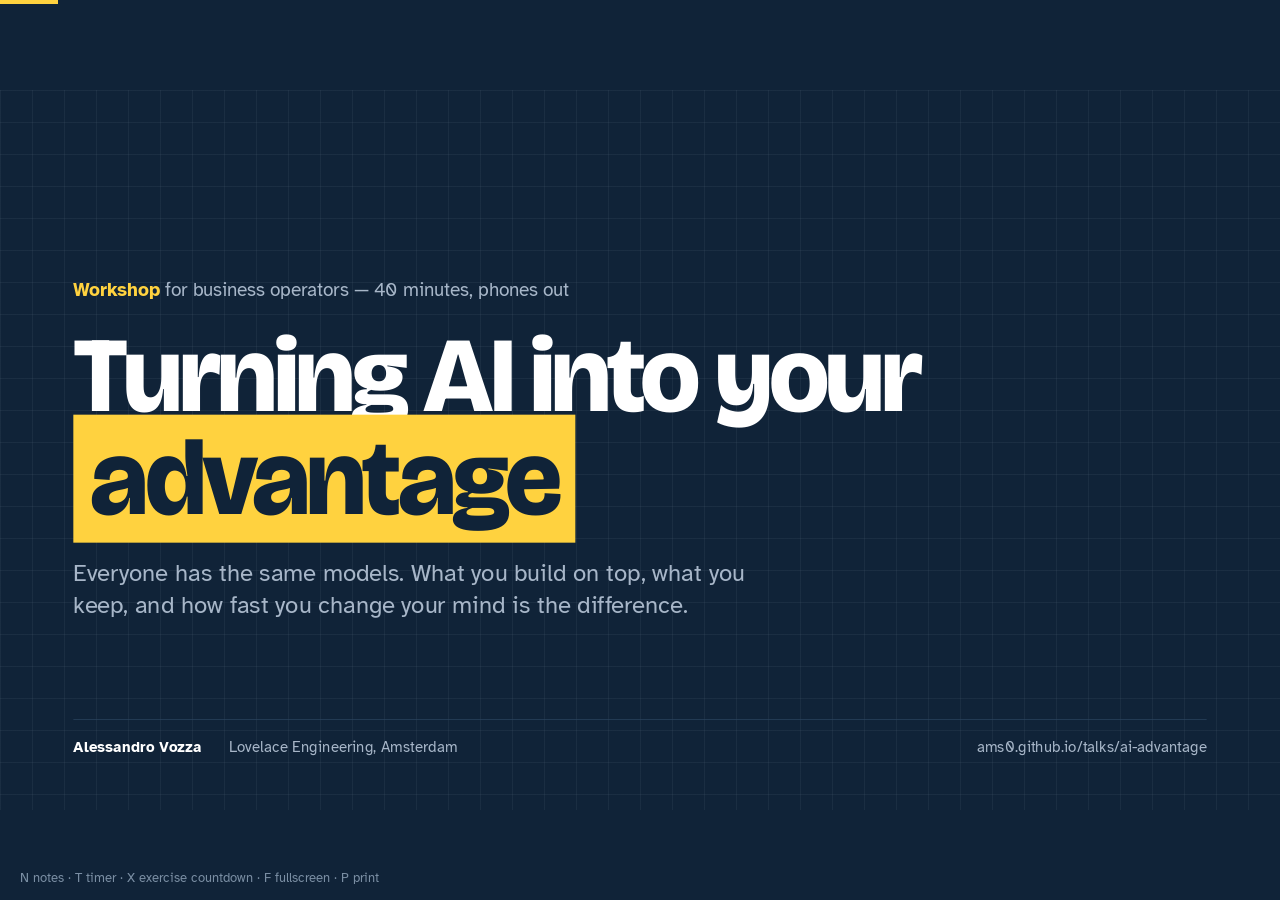
==== ai-advantage/index.html @ 91fb6c44 "Add ai-advantage: 40-minute hands-on AI workshop for business operators Deck (22 slides) with on-sli" ====
<!doctype html>
<html lang="en">
<head>
<meta charset="utf-8">
<meta name="viewport" content="width=device-width, initial-scale=1">
<meta name="description" content="Turning AI Into Your Advantage — a 40-minute hands-on workshop for business operators. Alessandro Vozza.">
<link rel="icon" href="data:image/svg+xml,%3Csvg xmlns='http://www.w3.org/2000/svg' viewBox='0 0 32 32'%3E%3Crect width='32' height='32' fill='%23102338'/%3E%3Crect x='6' y='13' width='20' height='7' rx='1' fill='%23ffd23f'/%3E%3C/svg%3E">
<title>Turning AI Into Your Advantage</title>
<link rel="stylesheet" href="https://fonts.googleapis.com/css2?family=Bricolage+Grotesque:opsz,wght@12..96,400;12..96,600;12..96,800&family=Atkinson+Hyperlegible:ital,wght@0,400;0,700;1,400&display=swap">

<style>
/* ============================================================
   TURNING AI INTO YOUR ADVANTAGE — 40-minute operator workshop
   Idea:   a workshop whiteboard. Blueprint-navy ground, cool paper,
           and one highlighter-yellow marker stroke that only ever
           lands on the sentence the room should write down.
   Signal: three verdict colours used everywhere the framework
           appears — green automate, amber assist, coral keep human.
   Type:   Bricolage Grotesque (display) + Atkinson Hyperlegible
           (body — built for legibility at the back of a room).
   Engine: same as the other decks in this repo, plus an exercise
           countdown: X starts/pauses, R resets.
   ============================================================ */
:root {
  --ink:            #102338;   /* blueprint navy */
  --ink-2:          #17304a;
  --paper:          #f6f7f5;
  --paper-2:        #eceee9;
  --surface-muted:  #e2e6e3;
  --fg-on-light:    #102338;
  --fg-on-dark:     #ffffff;
  --fg-muted:       #56657a;
  --fg-muted-dark:  #a7b6c8;
  --accent:         #1f5fbf;   /* marker blue on light */
  --accent-soft:    #ffd23f;   /* highlighter on dark */
  --marker:         #ffd23f;
  --auto:           #2f8f5b;   /* verdict: automate */
  --assist:         #c98a00;   /* verdict: assist */
  --human:          #c2412d;   /* verdict: keep human */
  --rule:           #d3d9dd;
  --rule-dark:      #2c4560;

  --f-display: 'Bricolage Grotesque', 'Avenir Next', 'Segoe UI', sans-serif;
  --f-body:    'Atkinson Hyperlegible', Verdana, Arial, sans-serif;
  --f-code:    ui-monospace, 'SFMono-Regular', 'JetBrains Mono', Menlo, Consolas, monospace;
}
.on-dark { --accent: var(--accent-soft); --fg-muted: var(--fg-muted-dark); --rule: var(--rule-dark); }

* { box-sizing: border-box; margin: 0; padding: 0; }
html, body { height: 100%; overflow: hidden; background: var(--ink); font-family: var(--f-body); color: var(--fg-on-dark); }
#deck { position: relative; width: 100vw; height: 100vh; overflow: hidden; background: var(--ink); }

.slide {
  position: absolute; top: 50%; left: 50%;
  width: 1920px; height: 1080px;
  transform: translate(-50%, -50%) scale(var(--scale, 1));
  transform-origin: center center;
  opacity: 0; pointer-events: none;
  transition: opacity 140ms ease;
  overflow: hidden;
}
.slide.is-active { opacity: 1; pointer-events: auto; }
@media (prefers-reduced-motion: reduce) { .slide { transition: none; } }

/* grounds: a faint whiteboard grid, not a dot texture */
.on-light {
  background-color: var(--paper); color: var(--fg-on-light);
  background-image:
    linear-gradient(rgba(16,35,56,0.045) 1px, transparent 1px),
    linear-gradient(90deg, rgba(16,35,56,0.045) 1px, transparent 1px);
  background-size: 48px 48px;
}
.on-dark {
  background-color: var(--ink); color: var(--fg-on-dark);
  background-image:
    linear-gradient(rgba(167,182,200,0.07) 1px, transparent 1px),
    linear-gradient(90deg, rgba(167,182,200,0.07) 1px, transparent 1px);
  background-size: 48px 48px;
}

/* the one memorable device: a marker stroke behind a whole phrase */
.mark { background: linear-gradient(transparent 58%, var(--marker) 58%, var(--marker) 92%, transparent 92%);
  padding: 0 0.12em; -webkit-box-decoration-break: clone; box-decoration-break: clone; }
.on-dark .mark { color: var(--ink); background: var(--marker); padding: 0 0.16em; }

/* footer rule */
.ref {
  position: absolute; bottom: 44px; left: 96px; right: 96px;
  display: flex; align-items: center; gap: 24px;
  border-top: 1px solid var(--rule); padding-top: 16px;
  font-size: 20px;
}
.ref .ref-n { color: var(--accent); font-weight: 700; }
.ref .ref-right { margin-left: auto; }
.ref .ref-pg { font-family: var(--f-display); font-size: 24px; font-weight: 600; }
.on-light .ref { color: var(--fg-muted); }
.on-dark  .ref { color: var(--fg-muted-dark); }

h2 { font-family: var(--f-display); font-weight: 600; letter-spacing: -0.02em; line-height: 1.04; }
.lede { font-size: 29px; color: var(--fg-muted); margin-top: 20px; max-width: 70ch; line-height: 1.42; }

/* ---------- title ---------- */
.slide--title { padding: 120px 110px; display: flex; flex-direction: column; justify-content: center; }
.slide--title .kind { font-size: 28px; color: var(--fg-muted-dark); margin-bottom: 36px; }
.slide--title .kind b { color: var(--marker); font-weight: 700; }
.slide--title h1 { font-family: var(--f-display); font-size: 160px; line-height: 0.96; font-weight: 800; letter-spacing: -0.035em; max-width: 15ch; }
.slide--title h1 .mark { font-weight: 800; }
.slide--title .sub { font-size: 36px; line-height: 1.35; color: var(--fg-muted-dark); margin-top: 40px; max-width: 44ch; }
.slide--title .meta { position: absolute; bottom: 80px; left: 110px; right: 110px; display: flex; gap: 40px; align-items: baseline;
  font-size: 23px; color: var(--fg-muted-dark); border-top: 1px solid var(--rule-dark); padding-top: 26px; }
.slide--title .meta .who { color: var(--fg-on-dark); font-weight: 700; }
.slide--title .meta .spacer { flex: 1; }

/* ---------- claim ---------- */
.slide--claim { padding: 150px 140px; display: flex; flex-direction: column; justify-content: center; }
.slide--claim p { font-family: var(--f-display); font-size: 104px; line-height: 1.1; font-weight: 600; max-width: 20ch; letter-spacing: -0.025em; }
.slide--claim .after { font-family: var(--f-body); font-size: 32px; line-height: 1.4; font-weight: 400; color: var(--fg-muted); margin-top: 48px; max-width: 58ch; letter-spacing: 0; }

/* ---------- section ---------- */
.slide--section { padding: 130px 140px 170px; display: flex; flex-direction: column; justify-content: flex-end; }
.slide--section .num { font-family: var(--f-display); font-size: 260px; font-weight: 800; line-height: 0.82; color: var(--marker); letter-spacing: -0.05em; }
.slide--section h2 { font-size: 136px; font-weight: 800; margin-top: 24px; max-width: 18ch; }
.slide--section .lede { color: var(--fg-muted-dark); font-size: 34px; }
.slide--section .clock { font-family: var(--f-display); font-size: 28px; color: var(--fg-muted-dark); margin-top: 26px; }

/* ---------- bars (evidence) ---------- */
.slide--bars { padding: 130px 130px 140px; display: flex; flex-direction: column; justify-content: center; }
.slide--bars h2 { font-size: 80px; max-width: 26ch; }
.bars { display: grid; gap: 30px; margin-top: 56px; }
.bar { display: grid; grid-template-columns: 220px 1fr; gap: 40px; align-items: center; }
.bar .v { font-family: var(--f-display); font-size: 84px; font-weight: 800; line-height: 1; text-align: right; letter-spacing: -0.03em; }
.bar .lab { font-size: 28px; line-height: 1.3; margin-bottom: 12px; display: block; }
.bar .track { position: relative; height: 26px; background: var(--surface-muted); border-radius: 13px; overflow: hidden; }
.bar .fill { position: absolute; top: 0; left: 0; bottom: 0; background: var(--ink); border-radius: 13px; }
.bar.drop .v { color: var(--human); }
.bar.drop .fill { background: var(--human); }
.foot { font-size: 21px; color: var(--fg-muted); margin-top: 40px; }

/* ---------- duo / before-after ---------- */
.slide--duo { padding: 140px 130px; display: flex; flex-direction: column; justify-content: center; }
.slide--duo h2 { font-size: 82px; max-width: 24ch; }
.duo { display: grid; grid-template-columns: 1fr 1fr; gap: 44px; margin-top: 56px; }
.duo .card { padding: 50px 48px; border-radius: 22px; background: var(--surface-muted); display: flex; flex-direction: column; gap: 18px; }
.duo .card.dark { background: var(--ink); color: var(--fg-on-dark); border-radius: 22px 22px 22px 4px; }
.duo .lbl { font-size: 24px; color: var(--fg-muted); font-weight: 700; }
.duo .card.dark .lbl { color: var(--marker); }
.duo h3 { font-family: var(--f-display); font-size: 58px; font-weight: 600; line-height: 1.04; letter-spacing: -0.015em; }
.duo p { font-size: 28px; line-height: 1.4; color: var(--fg-muted); }
.duo .card.dark p { color: #c9d4e1; }

/* ---------- three calls ---------- */
.slide--calls { padding: 130px 110px 140px; display: flex; flex-direction: column; justify-content: center; }
.slide--calls h2 { font-size: 84px; }
.calls { display: grid; grid-template-columns: repeat(3, 1fr); gap: 0; margin-top: 64px; border-top: 3px solid var(--ink); }
.call { padding: 40px 44px 0 0; }
.call + .call { padding-left: 44px; border-left: 1px solid var(--rule); }
.call .q { font-family: var(--f-display); font-size: 30px; font-weight: 600; color: var(--accent); }
.call h3 { font-family: var(--f-display); font-size: 62px; font-weight: 800; line-height: 1.0; letter-spacing: -0.025em; margin-top: 16px; }
.call p { font-size: 28px; line-height: 1.42; color: var(--fg-muted); margin-top: 22px; }

/* ---------- verdict colours ---------- */
.v-auto { color: var(--auto); } .v-assist { color: var(--assist); } .v-human { color: var(--human); }

/* ---------- human list (levers) ---------- */
.slide--levers { padding: 120px 120px 136px; display: grid; grid-template-columns: 1fr 1fr; gap: 90px; align-items: center; }
.slide--levers h2 { font-size: 88px; }
.slide--levers .lede { font-size: 30px; }
.levers { list-style: none; display: grid; gap: 34px; }
.levers li { padding-left: 34px; border-left: 6px solid var(--human); }
.levers b { display: block; font-family: var(--f-display); font-size: 44px; font-weight: 600; line-height: 1.1; }
.levers span { display: block; font-size: 26px; line-height: 1.38; color: var(--fg-muted); margin-top: 8px; }

/* ---------- loop (change your mind) ---------- */
.slide--loop { padding: 130px 110px 140px; display: flex; flex-direction: column; justify-content: center; }
.slide--loop h2 { font-size: 82px; }
.loop { display: grid; grid-template-columns: 1fr 90px 1fr 90px 1fr; align-items: stretch; margin-top: 60px; }
.loop .arw { font-family: var(--f-display); font-size: 56px; color: var(--accent); align-self: center; text-align: center; }
.loop .cell { padding: 42px 38px; border-radius: 22px; background: #fff; border: 1px solid var(--rule); }
.loop .cell.win { background: var(--ink); color: var(--fg-on-dark); border-color: var(--ink); }
.loop .cl { font-size: 24px; font-weight: 700; color: var(--fg-muted); }
.loop .cell.win .cl { color: var(--marker); }
.loop .cv { font-family: var(--f-display); font-size: 58px; font-weight: 800; line-height: 1.02; margin-top: 14px; letter-spacing: -0.02em; }
.loop .cs { font-size: 26px; line-height: 1.4; color: var(--fg-muted); margin-top: 16px; }
.loop .cell.win .cs { color: #c9d4e1; }
.outs { display: flex; gap: 14px; margin-top: 18px; flex-wrap: wrap; }
.outs span { font-size: 24px; font-weight: 700; padding: 6px 18px; border-radius: 99px; background: rgba(255,255,255,0.1); }

/* ---------- Luca story ---------- */
.slide--story { padding: 130px 110px 140px; display: flex; flex-direction: column; justify-content: center; }
.slide--story h2 { font-size: 80px; }
.story { list-style: none; display: grid; grid-template-columns: repeat(5, 1fr); gap: 28px; margin-top: 64px; position: relative; }
.story::before { content: ""; position: absolute; top: 15px; left: 0; right: 0; height: 3px; background: var(--rule); }
.story li { position: relative; padding-top: 60px; }
.story li::before { content: ""; position: absolute; top: 0; left: 0; width: 32px; height: 32px; border-radius: 50%; background: var(--ink); }
.story li.hl::before { background: var(--marker); box-shadow: 0 0 0 3px var(--ink); }
.story .when { font-size: 24px; font-weight: 700; color: var(--accent); }
.story b { display: block; font-family: var(--f-display); font-size: 38px; font-weight: 600; line-height: 1.08; margin-top: 10px; }
.todo { display: block; margin-top: 16px; font-size: 24px; line-height: 1.38; color: var(--fg-muted);
  border: 2px dashed #b9c3cc; border-radius: 12px; padding: 14px 16px; background: rgba(255,255,255,0.7); }
.illus { position: absolute; top: 60px; right: 96px; font-size: 22px; font-weight: 700; color: var(--human);
  border: 2px solid var(--human); border-radius: 99px; padding: 6px 20px; }

/* ---------- flow with control point ---------- */
.slide--flow { padding: 130px 100px 140px; display: flex; flex-direction: column; justify-content: center; }
.slide--flow h2 { font-size: 80px; }
.flow { display: grid; grid-template-columns: repeat(5, 1fr); gap: 34px; margin-top: 64px; }
.flow .step { position: relative; padding: 36px 30px; border-radius: 20px; background: #fff; border: 1px solid var(--rule); border-top: 10px solid var(--auto); }
.flow .step.assist { border-top-color: var(--assist); }
.flow .step.human { border-top-color: var(--human); background: #fff6f3; }
.flow .step:not(:last-child)::after { content: "→"; position: absolute; right: -30px; top: 50%; transform: translateY(-50%);
  font-family: var(--f-display); font-size: 36px; color: var(--fg-muted); }
.flow .who { font-size: 22px; font-weight: 700; }
.flow h3 { font-family: var(--f-display); font-size: 40px; font-weight: 600; line-height: 1.06; margin-top: 12px; }
.flow p { font-size: 24px; line-height: 1.38; color: var(--fg-muted); margin-top: 12px; }
.kq { font-size: 30px; line-height: 1.4; margin-top: 50px; max-width: 70ch; }

/* ---------- exercise ---------- */
.slide--exercise { padding: 110px 110px 130px; display: grid; grid-template-columns: 1fr 560px; gap: 90px; align-items: center; }
.slide--exercise .tag { font-family: var(--f-display); font-size: 34px; font-weight: 800; color: var(--marker); }
.slide--exercise h2 { font-size: 104px; font-weight: 800; margin-top: 12px; }
.slide--exercise .lede { color: var(--fg-muted-dark); font-size: 31px; }
.steps { list-style: none; counter-reset: s; display: grid; gap: 26px; margin-top: 48px; }
.steps li { counter-increment: s; display: grid; grid-template-columns: 70px 1fr; gap: 20px; font-size: 30px; line-height: 1.38; }
.steps li::before { content: counter(s); font-family: var(--f-display); font-weight: 800; font-size: 36px; width: 56px; height: 56px; border-radius: 50%;
  display: grid; place-items: center; background: rgba(255,210,63,0.16); color: var(--marker); }
.steps li em { font-style: normal; color: var(--fg-muted-dark); display: block; font-size: 25px; margin-top: 4px; }
.tpanel { border: 2px solid var(--rule-dark); border-radius: 28px; padding: 50px 46px; text-align: center; background: var(--ink-2); }
.tpanel .tl { font-size: 26px; color: var(--fg-muted-dark); }
.xtimer { font-family: var(--f-display); font-size: 200px; font-weight: 800; line-height: 1; letter-spacing: -0.04em; margin: 18px 0 8px;
  font-variant-numeric: tabular-nums; cursor: pointer; color: var(--fg-on-dark); }
.xtimer.running { color: var(--marker); }
.xtimer.done { color: #ff7a63; }
.tpanel .keys { font-size: 22px; color: var(--fg-muted-dark); }
.tpanel .split { margin-top: 30px; padding-top: 26px; border-top: 1px solid var(--rule-dark); font-size: 25px; line-height: 1.5; color: #c9d4e1; text-align: left; }
.tpanel .split b { color: var(--fg-on-dark); }
.warn { margin-top: 36px; font-size: 26px; line-height: 1.4; padding: 18px 24px; border-radius: 14px; background: rgba(194,65,45,0.22); border: 1px solid rgba(255,122,99,0.55); }

/* ---------- X-ray worksheet preview ---------- */
.slide--sheet { padding: 110px 110px 130px; display: flex; flex-direction: column; justify-content: center; }
.slide--sheet h2 { font-size: 76px; }
table.xray { width: 100%; border-collapse: collapse; margin-top: 44px; font-size: 27px; background: #fff; border-radius: 16px; overflow: hidden; }
.xray th { text-align: left; font-weight: 700; padding: 20px 26px; background: var(--ink); color: #fff; font-size: 24px; }
.xray td { padding: 20px 26px; border-top: 1px solid var(--rule); }
.xray td.n { text-align: center; font-family: var(--f-display); font-weight: 600; font-size: 32px; }
.xray td.v { font-family: var(--f-display); font-weight: 800; font-size: 30px; }

/* ---------- prompt template ---------- */
.slide--code { padding: 96px 100px 120px; display: grid; grid-template-columns: 1fr 1020px; gap: 64px; align-items: center; }
.slide--code h2 { font-size: 80px; }
.slide--code .lede { font-size: 28px; }
.codewrap { background: var(--ink); border-radius: 22px; padding: 38px 44px; }
.codewrap pre { font-family: var(--f-code); font-size: 25px; line-height: 1.5; color: #dde6ef; white-space: pre-wrap; }
.codewrap .k { color: var(--marker); font-weight: 700; }
.codewrap .f { color: #9cc3ff; }
.codewrap .hl { display: block; background: rgba(194,65,45,0.28); margin: 0 -44px; padding: 0 44px; }
.anat { list-style: none; display: grid; gap: 22px; margin-top: 40px; }
.anat li { font-size: 27px; line-height: 1.38; padding-left: 26px; border-left: 5px solid var(--accent); }
.anat b { display: block; }

/* ---------- kill switch card ---------- */
.card-slip { background: #fff; color: var(--ink); border-radius: 22px; padding: 40px 44px; border-top: 12px solid var(--human); }
.card-slip h3 { font-family: var(--f-display); font-size: 42px; font-weight: 800; }
.card-slip dl { display: grid; grid-template-columns: 250px 1fr; gap: 16px 20px; margin-top: 24px; font-size: 25px; }
.card-slip dt { font-weight: 700; }
.card-slip dd { border-bottom: 2px dotted #b9c3cc; color: var(--fg-muted); min-height: 34px; }

/* ---------- takeaways ---------- */
.slide--take { padding: 130px 130px 140px; display: flex; flex-direction: column; justify-content: center; }
.slide--take h2 { font-size: 84px; }
.take { list-style: none; display: grid; gap: 34px; margin-top: 60px; }
.take li { display: grid; grid-template-columns: 520px 1fr; gap: 50px; align-items: baseline; padding-top: 30px; border-top: 1px solid var(--rule); }
.take b { font-family: var(--f-display); font-size: 50px; font-weight: 800; line-height: 1.04; letter-spacing: -0.02em; }
.take span { font-size: 30px; line-height: 1.4; color: var(--fg-muted); }

/* ---------- cta ---------- */
.slide--cta { padding: 130px 130px; display: grid; grid-template-columns: 1fr 400px; gap: 100px; align-items: center; }
.slide--cta h2 { font-size: 92px; font-weight: 800; max-width: 17ch; }
.commit { margin-top: 44px; background: var(--paper); color: var(--ink); border-radius: 22px; padding: 38px 44px; font-size: 36px; line-height: 1.6; max-width: 1040px; }
.commit u { text-decoration: none; border-bottom: 3px dotted #8b98a6; padding: 0 70px; }
.slide--cta .links { list-style: none; display: grid; gap: 12px; margin-top: 40px; font-size: 26px; color: var(--fg-muted-dark); }
.slide--cta .links a { color: var(--fg-on-dark); text-decoration: none; border-bottom: 2px solid var(--marker); }
.me-col { display: flex; flex-direction: column; gap: 18px; }
.me-col .portrait { width: 300px; height: 300px; border-radius: 50%; object-fit: cover; border: 8px solid var(--marker); }
.me-col .who { font-family: var(--f-display); font-size: 48px; font-weight: 800; line-height: 1.02; }
.me-col .role { font-size: 24px; line-height: 1.45; color: var(--fg-muted-dark); }

/* ---------- sources ---------- */
.slide--srcs { padding: 90px 100px 110px; display: flex; flex-direction: column; justify-content: center; }
.slide--srcs h2 { font-size: 60px; margin-bottom: 36px; }
.srcs { list-style: none; display: grid; gap: 22px; font-size: 25px; line-height: 1.38; max-width: 1500px; }
.srcs li { padding-left: 24px; border-left: 4px solid var(--accent); color: var(--fg-muted); }
.srcs b { display: block; color: var(--fg-on-light); }

/* ---------- chrome ---------- */
#progress { position: fixed; top: 0; left: 0; height: 4px; background: var(--marker); z-index: 200; transition: width 180ms ease; }
#notes { position: fixed; left: 0; right: 0; bottom: 0; z-index: 300; background: #0b1a2b; border-top: 3px solid var(--marker);
  padding: 20px 28px 22px; max-height: 42vh; overflow-y: auto; display: none; font-size: 15px; line-height: 1.55; color: #d3dbe4; }
#notes.on { display: block; }
#notes h4 { font-size: 13px; letter-spacing: 0.08em; color: var(--marker); margin-bottom: 10px; display: flex; gap: 18px; align-items: baseline; }
#notes h4 .clock { margin-left: auto; color: #94a6b8; }
#notes p { margin-bottom: 8px; max-width: 112ch; }
#notes b { color: #fff; }
#notes .say { border-left: 3px solid var(--marker); padding-left: 12px; font-style: italic; color: #f1f4f7; }
.s-notes { display: none; }
#help { position: fixed; bottom: 14px; left: 20px; font-size: 13px; color: #7a8ea3; z-index: 200; transition: opacity 400ms ease; pointer-events: none; }
#help.gone { opacity: 0; }
.frag { opacity: 0; transition: opacity 300ms ease, transform 300ms ease; transform: translateY(10px); }
.frag.on { opacity: 1; transform: none; }
@media (prefers-reduced-motion: reduce) { .frag { transition: none; transform: none; } }
@media print {
  @page { size: 1920px 1080px; margin: 0; }
  html, body { overflow: visible; }
  #deck { width: auto; height: auto; }
  #progress, #notes, #help { display: none !important; }
  .frag { opacity: 1 !important; transform: none !important; }
  .slide { position: relative; top: auto; left: auto; transform: none; opacity: 1 !important; page-break-after: always; }
}
</style>
</head>
<body>

<div id="progress"></div>

<main id="deck">

<!-- 1 ..................................................................... -->
<section class="slide on-dark slide--title">
  <p class="kind"><b>Workshop</b> for business operators — 40 minutes, phones out</p>
  <h1>Turning AI into your <span class="mark">advantage</span></h1>
  <p class="sub">Everyone has the same models. What you build on top, what you keep, and how fast you change your mind is the difference.</p>
  <footer class="meta">
    <span class="who">Alessandro Vozza</span>
    <span>Lovelace Engineering, Amsterdam</span>
    <span class="spacer"></span>
    <span>ams0.github.io/talks/ai-advantage</span>
  </footer>
  <div class="s-notes">
    <p><b>Before you start: add the event name and date to this slide.</b> The meta line has no date on purpose until you confirm it.</p>
    <p><b>Open with the show of hands, not with your bio.</b> The host has read the bio already. Your first line is a question.</p>
    <p class="say">"Hands up if you used an AI tool this week." (Wait.) "Keep it up if you can tell me the euros it earned or saved you last month." (Most hands drop.) "That gap is what we close in the next forty minutes."</p>
    <p>Bio correction: you are no longer at Microsoft (ended 31 Aug 2026). If the host reads "today he partners with enterprises at Microsoft", correct it lightly: "formerly — these days I do this independently."</p>
  </div>
</section>

<!-- 2 ..................................................................... -->
<section class="slide on-light slide--duo">
  <h2>Every restaurant on the street buys from the same supplier</h2>
  <div class="duo">
    <div class="card">
      <span class="lbl">What everyone gets</span>
      <h3>The same ingredients</h3>
      <p>Same models, same chat apps, same copilots in the same office suite. Same price list.</p>
    </div>
    <div class="card dark frag">
      <span class="lbl">What makes the queue</span>
      <h3>The recipe and the kitchen</h3>
      <p>Which dishes you cook, who tastes before it leaves the pass, and how quickly you change the menu.</p>
    </div>
  </div>
  <div class="s-notes">
    <p><b>The anchor analogy. Come back to "the kitchen" in every section.</b></p>
    <p class="say">"Two restaurants, same street, same supplier. Same tomatoes, same flour. One has a queue out the door. The ingredients don't explain that. The kitchen does."</p>
    <p>Click once to reveal the right card.</p>
  </div>
</section>

<!-- 3 ..................................................................... -->
<section class="slide on-light slide--bars">
  <h2>Nearly everyone has the ingredients. Few are feeding the queue.</h2>
  <div class="bars">
    <div class="bar"><span class="v">88%</span><div><span class="lab">use AI in at least one business function</span><div class="track"><div class="fill" style="width:88%"></div></div></div></div>
    <div class="bar frag"><span class="v">~33%</span><div><span class="lab">have started scaling AI across the organisation</span><div class="track"><div class="fill" style="width:33%"></div></div></div></div>
    <div class="bar drop frag"><span class="v">39%</span><div><span class="lab">report any profit (EBIT) impact at all — most of them under 5%</span><div class="track"><div class="fill" style="width:39%"></div></div></div></div>
    <div class="bar drop frag"><span class="v">~6%</span><div><span class="lab">are "high performers": 5%+ of EBIT from AI and significant value</span><div class="track"><div class="fill" style="width:6%"></div></div></div></div>
  </div>
  <p class="foot">McKinsey, The State of AI in 2025: Agents, innovation, and transformation (November 2025).</p>
  <div class="s-notes">
    <p><b>Builds one bar per click. Say each number once, then let the drop speak.</b></p>
    <p class="say">"Almost nine in ten use it. Fewer than four in ten can see it in profit. About six in a hundred get serious value. Today is about what those six do differently."</p>
    <p>If challenged: the 39% is "any level of EBIT impact", self-reported. The ~6% is McKinsey's own high-performer definition. Both are on the sources slide.</p>
  </div>
</section>

<!-- 4 ..................................................................... -->
<section class="slide on-dark slide--claim">
  <p>Access isn't the advantage. <span class="mark">Decisions are.</span></p>
  <p class="after">Three decisions, specifically. We'll name them, see them in a real business, and then you'll make them for your own.</p>
  <div class="s-notes">
    <p><b>Pause after the first sentence. Two full seconds.</b></p>
    <p>Then set up the shape of the session: framework (6 min), Luca (6 min), three exercises (20 min), close.</p>
  </div>
</section>

<!-- 5 ..................................................................... -->
<section class="slide on-dark slide--section">
  <span class="num">1</span>
  <h2>The three calls</h2>
  <p class="lede">What to build on top. What to keep. How fast to change your mind.</p>
  <p class="clock">Minutes 5–11</p>
  <div class="s-notes"><p>Keep moving. This section is six minutes; the exercises need the time more than the theory does.</p></div>
</section>

<!-- 6 ..................................................................... -->
<section class="slide on-light slide--calls">
  <h2>Three calls separate the kitchen from the supplier</h2>
  <div class="calls">
    <div class="call">
      <span class="q">Call 1</span>
      <h3>Build on top, not beside</h3>
      <p>Put AI inside a workflow you already run every week.</p>
    </div>
    <div class="call frag">
      <span class="q">Call 2</span>
      <h3>Know what you refuse to hand over</h3>
      <p>AI drafts. A human decides where money, trust or your name is at stake.</p>
    </div>
    <div class="call frag">
      <span class="q">Call 3</span>
      <h3>Change your mind on a schedule</h3>
      <p>Every automation gets an owner, a metric, and a review date.</p>
    </div>
  </div>
  <div class="s-notes">
    <p><b>Builds one call per click.</b> One sentence each — the next three slides unpack them.</p>
    <p class="say">"Automate to the extreme. Decide like an owner. Review like a scientist."</p>
  </div>
</section>

<!-- 7 ..................................................................... -->
<section class="slide on-light slide--duo">
  <h2>Call 1 — a dishwasher in the garage saves nobody any time</h2>
  <div class="duo">
    <div class="card">
      <span class="lbl">AI beside the work</span>
      <h3>"Ask the chatbot when you remember"</h3>
      <p>Copy, paste, copy back. Depends on who's curious. Nobody can say what it saved.</p>
    </div>
    <div class="card dark frag">
      <span class="lbl">AI inside the work</span>
      <h3>"Every inbound request gets a draft by 9:00"</h3>
      <p>Same step, same input, same format, every time. You can count it, so you can improve it.</p>
    </div>
  </div>
  <div class="s-notes">
    <p><b>The high-performer finding lives here.</b> McKinsey's high performers report redesigning workflows, not just adding tools.</p>
    <p class="say">"A dishwasher in the garage is technically a dishwasher. It saves time only once it's plumbed into the kitchen."</p>
    <p>Growth, not only efficiency: companies seeing the most value often set growth or innovation as goals too. Ask: "What could you now offer that you couldn't staff before?"</p>
  </div>
</section>

<!-- 8 ..................................................................... -->
<section class="slide on-light slide--levers">
  <div>
    <h2>Call 2 — autopilot flies the plane. The pilot owns the landing.</h2>
    <p class="lede">Decide in advance where the human stays. Write it down, so nobody has to guess under pressure.</p>
  </div>
  <ul class="levers">
    <li class="frag"><b>Decisions about money</b><span>Prices, refunds, discounts, credit, payroll.</span></li>
    <li class="frag"><b>Relationships</b><span>The unhappy client, the key supplier, the hire.</span></li>
    <li class="frag"><b>Your voice</b><span>Anything that carries your name to the outside world.</span></li>
    <li class="frag"><b>Anything you can't undo</b><span>Sent, signed, paid, published, deleted.</span></li>
  </ul>
  <div class="s-notes">
    <p><b>Builds four items.</b> Ask the room which one they'd add — you'll often hear "hiring" or "legal".</p>
    <p>Key nuance: "keep human" doesn't mean "no AI". AI can prepare the refund decision; a person approves it. That's the Assist verdict in Exercise 1.</p>
  </div>
</section>

<!-- 9 ..................................................................... -->
<section class="slide on-light slide--loop">
  <h2>Call 3 — treat every automation as an experiment</h2>
  <div class="loop">
    <div class="cell">
      <span class="cl">Hypothesis</span>
      <div class="cv">"This saves 3 hours a week"</div>
      <p class="cs">Written down before you start, with one number.</p>
    </div>
    <span class="arw">→</span>
    <div class="cell frag">
      <span class="cl">Two-week test</span>
      <div class="cv">One owner. One metric.</div>
      <p class="cs">Small enough to fail cheaply. Real enough to learn from.</p>
    </div>
    <span class="arw frag">→</span>
    <div class="cell win frag">
      <span class="cl">Review date</span>
      <div class="cv">Decide, on purpose</div>
      <div class="outs"><span class="v-auto" style="color:#7fd6a6">Keep</span><span style="color:#ffd23f">Fix</span><span style="color:#ff9a86">Kill</span></div>
    </div>
  </div>
  <div class="s-notes">
    <p><b>Your research-chemist line goes here.</b></p>
    <p class="say">"I started as a chemist. You never fall in love with the hypothesis. You run the experiment, read the result, and change your mind without drama."</p>
    <p>The failure mode to name: automations that nobody owns keep running for a year after they stopped being useful.</p>
  </div>
</section>

<!-- 10 .................................................................... -->
<section class="slide on-dark slide--section">
  <span class="num">2</span>
  <h2>Luca's kitchen</h2>
  <p class="lede">A real business from our community: automated to the extreme, still in control.</p>
  <p class="clock">Minutes 11–17</p>
  <div class="s-notes">
    <p><b>If Luca is in the room, bring him up here</b> and interview him for 90 seconds using the five beats on the next slide. A live answer beats any slide.</p>
  </div>
</section>

<!-- 11 .................................................................... -->
<section class="slide on-light slide--story">
  <span class="illus">Fill in before presenting</span>
  <h2>Luca's story, told through the three calls</h2>
  <ol class="story">
    <li><span class="when">Before</span><b>The weekly pain</b><span class="todo">[Business, team size, and one number: hours a week, reply time, or missed leads]</span></li>
    <li class="frag"><span class="when">Call 1</span><b>What he built in</b><span class="todo">[The workflow he automated, step by step]</span></li>
    <li class="frag"><span class="when">Call 2</span><b>What he kept</b><span class="todo">[The step that stays human, and his reason]</span></li>
    <li class="frag"><span class="when">Call 3</span><b>What he dropped</b><span class="todo">[Something he tried, measured, and changed or killed]</span></li>
    <li class="frag hl"><span class="when">After</span><b>The result</b><span class="todo">[One number, plus what he does with the time now]</span></li>
  </ol>
  <div class="s-notes">
    <p><b>Every dashed box is a placeholder. Replace them all and delete the red "Fill in" badge.</b></p>
    <p>Interview questions if Luca is live: "What ate your week?" · "What did you hand to AI first?" · "What would you never hand over?" · "What did you switch off?" · "What changed in the numbers?"</p>
  </div>
</section>

<!-- 12 .................................................................... -->
<section class="slide on-light slide--flow">
  <span class="illus">Illustrative — replace with Luca's flow</span>
  <h2>Automated to the extreme, with one deliberate checkpoint</h2>
  <div class="flow">
    <div class="step"><span class="who v-auto">AI</span><h3>Request arrives</h3><p>Email, form, or chat — collected in one place.</p></div>
    <div class="step frag"><span class="who v-auto">AI</span><h3>Sort and enrich</h3><p>Type, urgency, customer history attached.</p></div>
    <div class="step assist frag"><span class="who v-assist">AI drafts</span><h3>Draft the reply</h3><p>In house tone, with a confidence flag.</p></div>
    <div class="step human frag"><span class="who v-human">Human</span><h3>Approve or edit</h3><p>Ten seconds when it's right. Full attention when it's flagged.</p></div>
    <div class="step frag"><span class="who v-auto">AI</span><h3>Send and log</h3><p>Tracked, so the review date has data.</p></div>
  </div>
  <p class="kq frag">Four steps run themselves. <span class="mark">The one that carries his name doesn't.</span></p>
  <div class="s-notes">
    <p><b>This is a generic reference pattern, clearly labelled.</b> Swap the step names for Luca's real ones, keep the colour coding.</p>
    <p>Point at the coral step: "This is Call 2 made concrete. That box is why he sleeps at night."</p>
  </div>
</section>

<!-- 13 .................................................................... -->
<section class="slide on-dark slide--section">
  <span class="num">3</span>
  <h2>Your turn</h2>
  <p class="lede">Three exercises, twenty minutes. You leave with a working helper and a date to review it.</p>
  <p class="clock">Minutes 17–37</p>
  <div class="s-notes">
    <p><b>Hand out the worksheet now</b> (handout.html, printed double-sided). Pens on every table. Ask people to pair up with someone they don't work with.</p>
  </div>
</section>

<!-- 14 .................................................................... -->
<section class="slide on-dark slide--exercise" data-timer="480">
  <div>
    <span class="tag">Exercise 1 of 3</span>
    <h2>Workflow X-ray</h2>
    <p class="lede">Find one real candidate in your own week.</p>
    <ol class="steps">
      <li><span>Pick a process you run <b>every week</b>. Keep it small.<em>"Follow-up after a sales call", not "sales".</em></span></li>
      <li><span>Write it as 5–8 steps on the worksheet.</span></li>
      <li><span>Score each step 1–3: repetitive, needs judgment, cost of a mistake.</span></li>
      <li><span>Swap sheets. Your partner challenges one verdict.</span></li>
    </ol>
  </div>
  <div class="tpanel">
    <span class="tl">Time left</span>
    <div class="xtimer">8:00</div>
    <span class="keys">X start / pause · R reset</span>
    <p class="split"><b>0:00–3:00</b> solo<br><b>3:00–7:00</b> pairs<br><b>7:00–8:00</b> two shares</p>
  </div>
  <div class="s-notes">
    <p><b>Press X to start the countdown.</b> Walk the room. You'll see two failure modes:</p>
    <p>1) Process too big ("marketing"). Push to one repeating task. 2) Everything marked "needs judgment". Ask: "Would a sharp intern with a checklist get this 80% right?"</p>
    <p>At 7:00, ask two people to read out their top Automate step. Write them on a flipchart — you'll reuse them in Exercise 2.</p>
  </div>
</section>

<!-- 15 .................................................................... -->
<section class="slide on-light slide--sheet">
  <h2>How the scores turn into a verdict</h2>
  <table class="xray">
    <thead><tr><th>Step (example: after a sales call)</th><th>Repetitive</th><th>Needs judgment</th><th>Cost of a mistake</th><th>Verdict</th></tr></thead>
    <tbody>
      <tr><td>Write up the call notes</td><td class="n">3</td><td class="n">1</td><td class="n">1</td><td class="v v-auto">Automate</td></tr>
      <tr class="frag"><td>Draft the follow-up email</td><td class="n">3</td><td class="n">2</td><td class="n">2</td><td class="v v-assist">Assist</td></tr>
      <tr class="frag"><td>Update the CRM record</td><td class="n">3</td><td class="n">1</td><td class="n">1</td><td class="v v-auto">Automate</td></tr>
      <tr class="frag"><td>Decide the discount to offer</td><td class="n">2</td><td class="n">3</td><td class="n">3</td><td class="v v-human">Keep human</td></tr>
    </tbody>
  </table>
  <p class="foot">Rule of thumb: high repetition and low judgment → automate. High repetition, real judgment → AI drafts, you decide. High cost of a mistake or a relationship on the line → keep human.</p>
  <div class="s-notes">
    <p><b>Show this slide before starting the timer if the room looks unsure</b>, or after as the debrief. It's the same content as the worksheet's rule box.</p>
  </div>
</section>

<!-- 16 .................................................................... -->
<section class="slide on-light slide--code">
  <div>
    <h2>Exercise 2 — brief it like a new hire, not a search box</h2>
    <ul class="anat">
      <li class="frag"><b>Role and task</b>Who it is and what it produces, every single time.</li>
      <li class="frag"><b>Rules</b>Tone, must-dos, never-dos. Your Call 2 list goes here.</li>
      <li class="frag"><b>The exit</b>The highlighted line. It's how you automate hard and stay in control.</li>
    </ul>
  </div>
  <div class="codewrap"><pre><span class="k">ROLE</span>
You are the <span class="f">[job title]</span> for <span class="f">[company]</span>,
a <span class="f">[one-line description]</span>.

<span class="k">TASK</span>
Each time I give you <span class="f">[a customer email]</span>,
produce <span class="f">[a reply draft]</span>.

<span class="k">RULES</span>
- Tone: <span class="f">[warm, direct, no jargon]</span>
- Always: <span class="f">[give a delivery time]</span>
- Never: <span class="f">[promise refunds or quote prices]</span>
<span class="hl">- If unsure, reply "NEEDS HUMAN" and say why.</span>

<span class="k">FORMAT</span>
<span class="f">[Subject line, then at most 120 words]</span>

<span class="k">EXAMPLE OF A GOOD ANSWER</span>
<span class="f">[paste one you'd happily send]</span></pre></div>
  <div class="s-notes">
    <p><b>The template is on page 2 of the handout</b>, so nobody has to copy it from the screen.</p>
    <p class="say">"You wouldn't hand a new hire a sticky note that says 'do emails'. Don't do it to the AI either."</p>
  </div>
</section>

<!-- 17 .................................................................... -->
<section class="slide on-dark slide--exercise" data-timer="480">
  <div>
    <span class="tag">Exercise 2 of 3</span>
    <h2>Build a teammate, live</h2>
    <p class="lede">Take your top Automate or Assist step. Use whatever assistant is on your phone.</p>
    <ol class="steps">
      <li><span>Fill in the template for that one step.</span></li>
      <li><span>Run it on a real example.</span></li>
      <li><span>Your partner attacks it: angry customer, missing detail, a request that breaks a rule. Does it say <b>NEEDS HUMAN</b>?</span></li>
      <li><span>Fix one rule. Run it again.</span></li>
    </ol>
    <p class="warn">Remove names, emails, amounts and anything confidential before you paste. Invent the details if you need to.</p>
  </div>
  <div class="tpanel">
    <span class="tl">Time left</span>
    <div class="xtimer">8:00</div>
    <span class="keys">X start / pause · R reset</span>
    <p class="split"><b>0:00–3:00</b> write the brief<br><b>3:00–5:00</b> first run<br><b>5:00–7:00</b> partner attacks<br><b>7:00–8:00</b> show of hands</p>
  </div>
  <div class="s-notes">
    <p><b>Say the data warning out loud before you press X.</b> Consumer chat apps may keep what's pasted into them.</p>
    <p><b>Have your own backup run ready on your laptop</b> (an invented customer complaint, before and after). If the Wi-Fi fails, run it on screen and let pairs critique it instead.</p>
    <p>At 7:00: "Hands up if you'd send the output with light edits." Then: "Hands up if yours said NEEDS HUMAN at least once." Celebrate the second group — that's the control working.</p>
  </div>
</section>

<!-- 18 .................................................................... -->
<section class="slide on-light slide--claim">
  <p>"NEEDS HUMAN" is <span class="mark">your control point, in one line of text.</span></p>
  <p class="after">It lets you automate far more than feels comfortable, because the risky cases come back to you instead of going out the door.</p>
  <div class="s-notes">
    <p><b>This is the thesis of the workshop. Say it slowly.</b></p>
    <p>Link back to Luca's coral box on slide 12.</p>
  </div>
</section>

<!-- 19 .................................................................... -->
<section class="slide on-dark slide--exercise" data-timer="240">
  <div>
    <span class="tag">Exercise 3 of 3</span>
    <h2>Install the kill switch</h2>
    <p class="lede">Decide now how you'll decide later.</p>
    <div class="card-slip" style="margin-top:44px">
      <h3>Kill switch card</h3>
      <dl>
        <dt>Owner</dt><dd>who checks it every week</dd>
        <dt>Success looks like</dt><dd>e.g. 7 in 10 drafts sent with light edits</dd>
        <dt>Stop signal</dt><dd>e.g. one wrong promise reaches a customer</dd>
        <dt>Review date</dt><dd>no more than two weeks from today</dd>
        <dt>If it fails</dt><dd>fix the rules · downgrade to Assist · switch off</dd>
      </dl>
    </div>
  </div>
  <div class="tpanel">
    <span class="tl">Time left</span>
    <div class="xtimer">4:00</div>
    <span class="keys">X start / pause · R reset</span>
    <p class="split">Solo. Put the review date in your calendar <b>before</b> the timer ends.</p>
  </div>
  <div class="s-notes">
    <p><b>Four minutes, solo.</b> The calendar entry is the real output — ask people to show you their phone as you walk past.</p>
    <p>If you're behind schedule, cut this to two minutes: owner and review date only.</p>
  </div>
</section>

<!-- 20 .................................................................... -->
<section class="slide on-light slide--take">
  <h2>What to take back to your kitchen</h2>
  <ul class="take">
    <li><b>Same ingredients, different recipe</b><span>The advantage comes from the workflow you build around AI, not the tool you picked.</span></li>
    <li class="frag"><b>Automate the repetitive, keep the judgment</b><span>Every helper needs a "NEEDS HUMAN" exit.</span></li>
    <li class="frag"><b>Review in two weeks, not two quarters</b><span>A fast "no" is worth more than a slow "maybe".</span></li>
  </ul>
  <div class="s-notes"><p><b>Minute 37.</b> One line per takeaway. Don't re-teach.</p></div>
</section>

<!-- 21 .................................................................... -->
<section class="slide on-dark slide--cta">
  <div>
    <h2>Don't ask which AI they use. Ask what they refused to hand over.</h2>
    <div class="commit">In the next 30 days I will put <u></u> into <u></u>, and review it on <u></u>.</div>
    <ul class="links">
      <li>Slides and worksheet: <a href="https://ams0.github.io/talks/ai-advantage/">ams0.github.io/talks/ai-advantage</a></li>
      <li>Printable handout: <a href="handout.html">ai-advantage/handout.html</a></li>
    </ul>
  </div>
  <div class="me-col">
    <img class="portrait" src="alessandro-vozza.jpg" alt="Alessandro Vozza">
    <span class="who">Alessandro Vozza</span>
    <span class="role">Lovelace Engineering<br>Golden Kubestronaut<br>Amsterdam · @ams0</span>
  </div>
  <div class="s-notes">
    <p><b>Ask everyone to fill in the commitment sentence (bottom of the handout) and photograph it.</b></p>
    <p class="say">"Next time you look at a competitor, don't ask which AI they use. Ask what they refused to hand over — and how fast they change their mind."</p>
    <p>Leave this slide up for Q&amp;A. Replace the links with a QR code before the event.</p>
  </div>
</section>

<!-- 22 .................................................................... -->
<section class="slide on-light slide--srcs">
  <div class="ref"><span class="ref-n">Backup</span><span>Sources</span></div>
  <h2>Sources</h2>
  <ul class="srcs">
    <li><b>McKinsey &amp; Company, The State of AI in 2025: Agents, innovation, and transformation (November 2025)</b>88% of organisations use AI in at least one business function (78% the year before). Nearly two-thirds have not yet begun scaling AI across the enterprise. 39% attribute any level of EBIT impact to AI, most of them under 5%.</li>
    <li><b>Same report — high performers</b>About 6% of respondents: 5%+ of EBIT attributable to AI plus "significant" value. They report redesigning workflows, scaling faster and investing more, and often set growth or innovation as objectives alongside efficiency.</li>
    <li><b>Same report — agents</b>62% of organisations are at least experimenting with AI agents.</li>
    <li><b>Luca case study</b>Community member. Figures supplied by Luca — confirm permission to name him before presenting.</li>
  </ul>
  <div class="s-notes">
    <p><b>Backup slide — press End if someone asks where a number came from.</b> Every figure spoken in the session is here. If you add one, add its source in the same commit.</p>
  </div>
</section>

</main>

<div id="help">N notes · T timer · X exercise countdown · F fullscreen · P print</div>

<div id="notes">
  <h4><span>Speaker notes</span><span id="nslide"></span><span class="clock" id="clock">timer stopped — press T</span></h4>
  <div id="nbody"></div>
</div>

<script>
(function () {
  var slides = Array.prototype.slice.call(document.querySelectorAll('.slide'));
  var total = slides.length, idx = 0;
  var prog = document.getElementById('progress');
  var notes = document.getElementById('notes'), nbody = document.getElementById('nbody'), nslide = document.getElementById('nslide');
  var clock = document.getElementById('clock');
  var helpEl = document.getElementById('help');
  var booted = false;

  /* Footer rule with the page number added at runtime, so numbers never drift. */
  slides.forEach(function (s, i) {
    if (s.classList.contains('slide--title') || s.classList.contains('slide--cta')) return;
    var f = s.querySelector('.ref');
    if (!f) {
      f = document.createElement('div');
      f.className = 'ref';
      var num = s.querySelector('.num'), head = s.querySelector('h2');
      f.innerHTML = (s.classList.contains('slide--section') && num && head)
        ? '<span class="ref-n">Part ' + num.textContent.trim() + '</span><span>' + head.textContent.trim() + '</span>'
        : '<span>Turning AI into your advantage</span>';
      s.appendChild(f);
    }
    var right = document.createElement('span');
    right.className = 'ref-right';
    right.innerHTML = '<span class="ref-pg">' + (i + 1) + '</span>';
    f.appendChild(right);
  });

  setTimeout(function () { helpEl.classList.add('gone'); }, 8000);

  /* Step-through reveal: items with class="frag" appear one click at a time. */
  var step = 0;
  function frags(i) { return slides[i].querySelectorAll('.frag'); }
  function applyStep() {
    var f = frags(idx);
    for (var i = 0; i < f.length; i++) f[i].classList.toggle('on', i < step);
  }

  /* Exercise countdown. Each slide with data-timer keeps its own state,
     so leaving an exercise slide mid-countdown doesn't reset it. */
  var timers = {};
  function fmt(s) { var m = Math.floor(s / 60); return m + ':' + String(s % 60).padStart(2, '0'); }
  function tstate(i) {
    var s = slides[i], secs = parseInt(s.getAttribute('data-timer') || '0', 10);
    if (!secs) return null;
    if (!timers[i]) timers[i] = { total: secs, left: secs, running: false, last: 0, el: s.querySelector('.xtimer') };
    return timers[i];
  }
  function paint(t) {
    if (!t || !t.el) return;
    t.el.textContent = fmt(Math.max(0, Math.ceil(t.left)));
    t.el.classList.toggle('running', t.running);
    t.el.classList.toggle('done', t.left <= 0);
  }
  function toggleTimer() {
    var t = tstate(idx); if (!t) return;
    if (t.left <= 0) return;
    t.running = !t.running; t.last = Date.now(); paint(t);
  }
  function resetTimer() {
    var t = tstate(idx); if (!t) return;
    t.running = false; t.left = t.total; paint(t);
  }
  setInterval(function () {
    var now = Date.now();
    Object.keys(timers).forEach(function (k) {
      var t = timers[k];
      if (!t.running) return;
      t.left -= (now - t.last) / 1000; t.last = now;
      if (t.left <= 0) { t.left = 0; t.running = false; }
      paint(t);
    });
  }, 250);
  document.querySelectorAll('.xtimer').forEach(function (el) {
    el.addEventListener('click', function (e) { e.stopPropagation(); toggleTimer(); });
  });

  function show(n, atEnd) {
    idx = Math.max(0, Math.min(total - 1, n));
    if (booted) helpEl.classList.add('gone');
    for (var i = 0; i < total; i++) slides[i].classList.toggle('is-active', i === idx);
    prog.style.width = ((idx + 1) / total * 100) + '%';
    var s = slides[idx].querySelector('.s-notes');
    nbody.innerHTML = s ? s.innerHTML : '<p style="color:#8e9aa6">No notes for this slide.</p>';
    nslide.textContent = 'slide ' + (idx + 1) + ' of ' + total;
    step = atEnd ? frags(idx).length : 0;
    applyStep();
    paint(tstate(idx));
    try { sessionStorage.setItem('aa-slide', idx); } catch (e) {}
  }
  function next() {
    if (step < frags(idx).length) { step++; applyStep(); if (booted) helpEl.classList.add('gone'); return; }
    show(idx + 1);
  }
  function prev() {
    if (step > 0) { step--; applyStep(); return; }
    show(idx - 1, true);
  }

  /* Presenter clock: 40-minute session. */
  var start = 0, running = false;
  function tick() {
    if (!running) return;
    var s = Math.floor((Date.now() - start) / 1000), m = Math.floor(s / 60);
    clock.textContent = 'elapsed ' + fmt(s) + (m >= 40 ? '  ·  over time' : m >= 37 ? '  ·  closing now' : '  ·  target 40:00');
  }
  setInterval(tick, 1000);

  function rescale() {
    var pad = notes.classList.contains('on') ? 0.62 : 1;
    var sc = Math.min(window.innerWidth / 1920, (window.innerHeight * pad) / 1080);
    document.documentElement.style.setProperty('--scale', sc);
  }

  document.addEventListener('keydown', function (e) {
    switch (e.key) {
      case 'ArrowRight': case ' ': case 'PageDown': e.preventDefault(); next(); break;
      case 'ArrowLeft': case 'PageUp': e.preventDefault(); prev(); break;
      case 'ArrowDown': e.preventDefault(); show(idx + 1); break;
      case 'ArrowUp': e.preventDefault(); show(idx - 1, true); break;
      case 'Home': e.preventDefault(); show(0); break;
      case 'End': e.preventDefault(); show(total - 1); break;
      case 'n': case 'N': e.preventDefault(); notes.classList.toggle('on'); rescale(); break;
      case 'x': case 'X': e.preventDefault(); toggleTimer(); break;
      case 'r': case 'R': e.preventDefault(); resetTimer(); break;
      case 't': case 'T':
        e.preventDefault();
        if (!running) { start = Date.now(); running = true; tick(); }
        else { running = false; clock.textContent = 'timer stopped — press T'; }
        break;
      case 'f': case 'F':
        e.preventDefault();
        if (!document.fullscreenElement) { if (document.documentElement.requestFullscreen) document.documentElement.requestFullscreen(); }
        else document.exitFullscreen();
        break;
      case 'p': case 'P': e.preventDefault(); window.print(); break;
    }
  });

  document.addEventListener('click', function (e) {
    if (e.target.closest('a, button, input, textarea, #notes, .xtimer')) return;
    next();
  });

  var tx = null;
  document.addEventListener('touchstart', function (e) { tx = e.touches[0].clientX; });
  document.addEventListener('touchend', function (e) {
    if (tx === null) return;
    var dx = e.changedTouches[0].clientX - tx;
    if (Math.abs(dx) > 50) { if (dx < 0) next(); else prev(); }
    tx = null;
  });

  window.addEventListener('resize', rescale);
  rescale();
  var saved = 0;
  try { saved = parseInt(sessionStorage.getItem('aa-slide') || '0', 10) || 0; } catch (e) {}
  show(saved >= 0 && saved < total ? saved : 0);
  booted = true;
})();
</script>

</body>
</html>
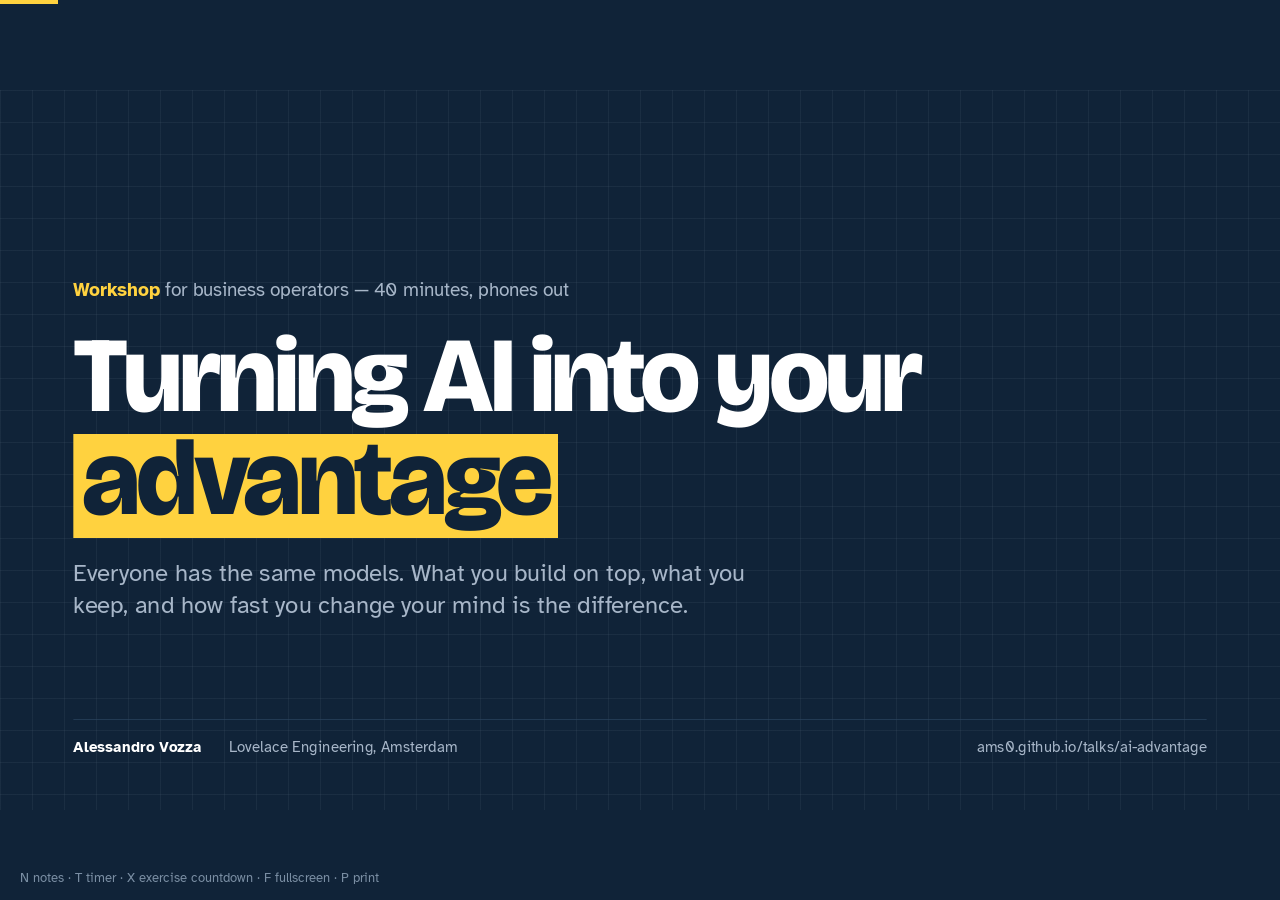
==== commit f931dc63: "fix: tighten the marker stroke behind the title word The on-dark .mark paints the full inline box, w" ====
--- a/ai-advantage/index.html
+++ b/ai-advantage/index.html
@@ -104,7 +104,10 @@
 .slide--title .kind { font-size: 28px; color: var(--fg-muted-dark); margin-bottom: 36px; }
 .slide--title .kind b { color: var(--marker); font-weight: 700; }
 .slide--title h1 { font-family: var(--f-display); font-size: 160px; line-height: 0.96; font-weight: 800; letter-spacing: -0.035em; max-width: 15ch; }
-.slide--title h1 .mark { font-weight: 800; }
+.slide--title h1 .mark { font-weight: 800;
+  /* the stroke hugs the word: cap-height to just past the descender, not the whole line box */
+  background: linear-gradient(transparent 15%, var(--marker) 15%, var(--marker) 96%, transparent 96%);
+  padding: 0 0.08em; }
 .slide--title .sub { font-size: 36px; line-height: 1.35; color: var(--fg-muted-dark); margin-top: 40px; max-width: 44ch; }
 .slide--title .meta { position: absolute; bottom: 80px; left: 110px; right: 110px; display: flex; gap: 40px; align-items: baseline;
   font-size: 23px; color: var(--fg-muted-dark); border-top: 1px solid var(--rule-dark); padding-top: 26px; }
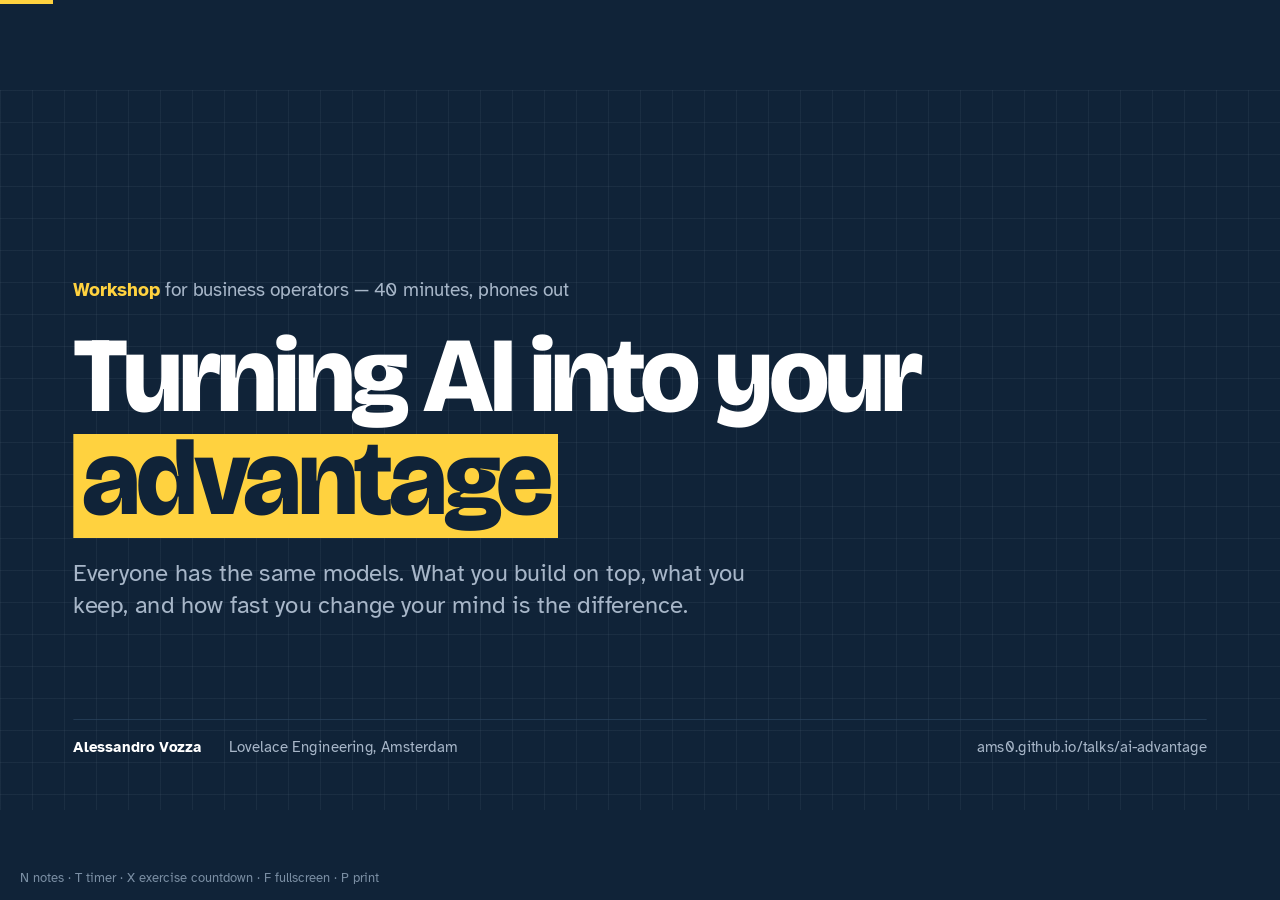
==== commit ecd5e4af: "feat: open with goals and flow; worked examples on every worksheet box Two setup slides after the cl" ====
--- a/ai-advantage/index.html
+++ b/ai-advantage/index.html
@@ -119,6 +119,24 @@
 .slide--claim p { font-family: var(--f-display); font-size: 104px; line-height: 1.1; font-weight: 600; max-width: 20ch; letter-spacing: -0.025em; }
 .slide--claim .after { font-family: var(--f-body); font-size: 32px; line-height: 1.4; font-weight: 400; color: var(--fg-muted); margin-top: 48px; max-width: 58ch; letter-spacing: 0; }
 
+/* ---------- goals + agenda (the setup, right after the claim) ---------- */
+.slide--agenda { padding: 130px 130px 140px; display: flex; flex-direction: column; justify-content: center; }
+.slide--agenda h2 { font-size: 84px; }
+.agenda { display: flex; gap: 14px; margin-top: 64px; }
+.agenda > div { flex: 1 1 0; min-width: 215px; border-radius: 18px; padding: 30px 30px 34px; background: var(--paper-2); border: 1px solid var(--rule); display: flex; flex-direction: column; }
+.agenda .min { font-family: var(--f-display); font-size: 64px; font-weight: 800; line-height: 1; letter-spacing: -0.03em; }
+.agenda .min small { font-size: 26px; font-weight: 600; color: var(--fg-muted); margin-left: 6px; letter-spacing: 0; }
+.agenda .what { font-family: var(--f-display); font-weight: 600; font-size: 32px; line-height: 1.1; margin-top: 18px; }
+.agenda .how { font-size: 24px; line-height: 1.35; color: var(--fg-muted); margin-top: 10px; }
+.agenda .now { background: var(--ink); color: var(--fg-on-dark); border-color: var(--ink); }
+.agenda .now .how, .agenda .now .min small { color: var(--fg-muted-dark); }
+.agenda .do { background: var(--marker); border-color: var(--marker); }
+.agenda .do .how, .agenda .do .min small { color: rgba(16,35,56,0.72); }
+.agenda .do .sub { display: flex; gap: 10px; margin-top: auto; padding-top: 24px; }
+.agenda .do .sub span { flex: 1; background: rgba(16,35,56,0.12); border-radius: 10px; padding: 10px 12px; font-size: 22px; font-weight: 700; line-height: 1.25; }
+.slide--agenda .prep { margin-top: 52px; font-size: 30px; line-height: 1.45; color: var(--fg-muted); max-width: 60ch; }
+.slide--agenda .prep b { color: var(--fg-on-light); }
+
 /* ---------- section ---------- */
 .slide--section { padding: 130px 140px 170px; display: flex; flex-direction: column; justify-content: flex-end; }
 .slide--section .num { font-family: var(--f-display); font-size: 260px; font-weight: 800; line-height: 0.82; color: var(--marker); letter-spacing: -0.05em; }
@@ -390,11 +408,43 @@
   <p class="after">Three decisions, specifically. We'll name them, see them in a real business, and then you'll make them for your own.</p>
   <div class="s-notes">
     <p><b>Pause after the first sentence. Two full seconds.</b></p>
-    <p>Then set up the shape of the session: framework (6 min), Luca (6 min), three exercises (20 min), close.</p>
+    <p>The next two slides do the setup: what they leave with, then how the time runs. Don't pre-empt them here.</p>
   </div>
 </section>
 
 <!-- 5 ..................................................................... -->
+<section class="slide on-light slide--take">
+  <h2>What you leave with</h2>
+  <ul class="take">
+    <li><b>One process in your week, X-rayed</b><span>Split into steps, each one marked automate, assist or keep human. On paper, in your handwriting.</span></li>
+    <li class="frag"><b>A working AI teammate you built</b><span>Briefed like a new hire, attacked by a partner, with a "NEEDS HUMAN" exit for the cases it shouldn't touch.</span></li>
+    <li class="frag"><b>A review date in your calendar</b><span>With an owner, one number that means success, and the signal that switches it off.</span></li>
+  </ul>
+  <div class="s-notes">
+    <p>Builds one per click. Point at the worksheet on the table: every one of these is a box on it.</p>
+    <p class="say">"Not a tour of tools. Not a list of prompts. Three things you can photograph on your way out."</p>
+  </div>
+</section>
+
+<!-- 6 ..................................................................... -->
+<section class="slide on-light slide--agenda">
+  <h2>How the next forty minutes run</h2>
+  <div class="agenda">
+    <div class="now"><div class="min">5<small>min</small></div><div class="what">Why</div><div class="how">Same ingredients, different queue. The gap in the numbers.</div></div>
+    <div><div class="min">6<small>min</small></div><div class="what">The three calls</div><div class="how">Build on top. Keep. Change your mind on a schedule.</div></div>
+    <div><div class="min">6<small>min</small></div><div class="what">Luca's kitchen</div><div class="how">One real business: automated to the extreme, still in control.</div></div>
+    <div class="do" style="flex-grow: 2.6"><div class="min">20<small>min</small></div><div class="what">Your turn</div><div class="how">Three exercises on the worksheet, in pairs.</div>
+      <div class="sub"><span>X-ray<br>8:00</span><span>Build<br>8:00</span><span>Kill switch<br>4:00</span></div></div>
+    <div><div class="min">3<small>min</small></div><div class="what">Close</div><div class="how">Three takeaways and one sentence you photograph.</div></div>
+  </div>
+  <p class="prep"><b>Phones out</b> — you'll build on whatever assistant is on it. <b>Pens ready</b> — the worksheet is on your table. <b>Pair up</b> with someone you don't work with.</p>
+  <div class="s-notes">
+    <p><b>Thirty seconds.</b> The point of this slide is the yellow block: half the session is them working, not you talking.</p>
+    <p class="say">"I talk for seventeen minutes. You work for twenty. Find your partner now."</p>
+  </div>
+</section>
+
+<!-- 7 ..................................................................... -->
 <section class="slide on-dark slide--section">
   <span class="num">1</span>
   <h2>The three calls</h2>
@@ -551,7 +601,7 @@
   <p class="lede">Three exercises, twenty minutes. You leave with a working helper and a date to review it.</p>
   <p class="clock">Minutes 17–37</p>
   <div class="s-notes">
-    <p><b>Hand out the worksheet now</b> (handout.html, printed double-sided). Pens on every table. Ask people to pair up with someone they don't work with.</p>
+    <p><b>Worksheets are already on the tables</b> (handout.html, printed double-sided) and pairs were formed at slide 6. Check nobody is sitting alone, then press X on the next slide.</p>
   </div>
 </section>
 
@@ -667,7 +717,7 @@
   <p class="after">It lets you automate far more than feels comfortable, because the risky cases come back to you instead of going out the door.</p>
   <div class="s-notes">
     <p><b>This is the thesis of the workshop. Say it slowly.</b></p>
-    <p>Link back to Luca's coral box on slide 12.</p>
+    <p>Link back to Luca's coral box on slide 14.</p>
   </div>
 </section>
 
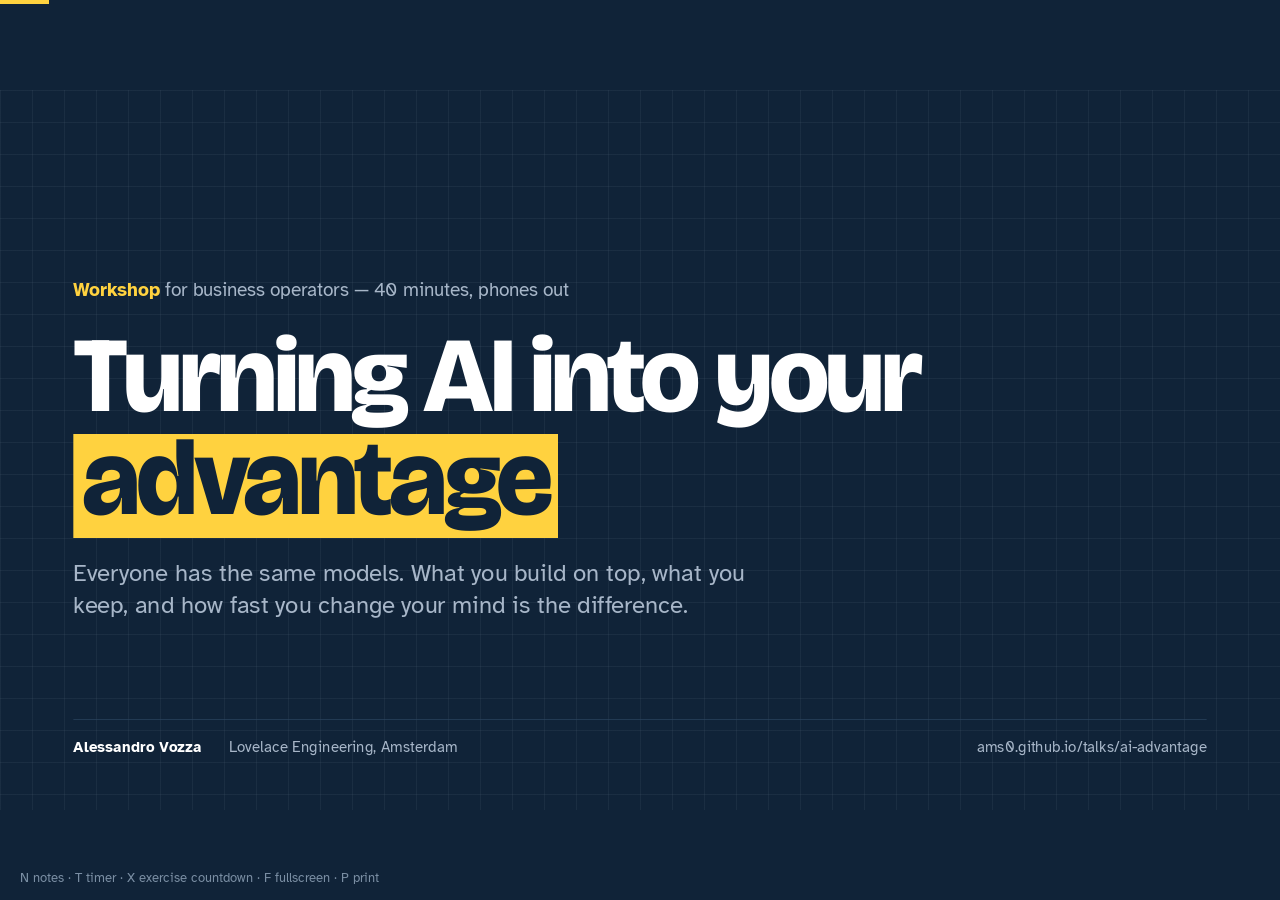
==== commit fa094ffa: "feat: open with two show-of-hands slides on who is in the room Slide 2 counts the room (owner / team" ====
--- a/ai-advantage/index.html
+++ b/ai-advantage/index.html
@@ -119,6 +119,19 @@
 .slide--claim p { font-family: var(--f-display); font-size: 104px; line-height: 1.1; font-weight: 600; max-width: 20ch; letter-spacing: -0.025em; }
 .slide--claim .after { font-family: var(--f-body); font-size: 32px; line-height: 1.4; font-weight: 400; color: var(--fg-muted); margin-top: 48px; max-width: 58ch; letter-spacing: 0; }
 
+/* ---------- show of hands (who is in the room) ---------- */
+.slide--poll { padding: 120px 130px 140px; display: flex; flex-direction: column; justify-content: center; }
+.slide--poll .kicker { font-family: var(--f-display); font-size: 34px; font-weight: 800; color: var(--marker); }
+.slide--poll h2 { font-size: 88px; font-weight: 800; margin-top: 12px; max-width: 18ch; }
+.poll { list-style: none; counter-reset: q; display: grid; gap: 26px; margin-top: 54px; }
+.poll li { counter-increment: q; display: grid; grid-template-columns: 72px 1fr; column-gap: 28px; row-gap: 6px; align-items: start; }
+.poll li::before { content: counter(q); font-family: var(--f-display); font-weight: 800; font-size: 34px; width: 60px; height: 60px; border-radius: 50%;
+  display: grid; place-items: center; background: rgba(255,210,63,0.16); color: var(--marker); margin-top: 2px; }
+.poll b { grid-column: 2; font-family: var(--f-display); font-weight: 700; font-size: 42px; line-height: 1.1; letter-spacing: -0.02em; }
+.poll em { grid-column: 2; font-style: normal; color: var(--fg-muted-dark); font-size: 26px; line-height: 1.35; }
+.slide--poll .after { margin-top: 48px; font-size: 30px; line-height: 1.4; color: var(--fg-muted-dark); max-width: 60ch; }
+.slide--poll .after b { color: var(--fg-on-dark); }
+
 /* ---------- goals + agenda (the setup, right after the claim) ---------- */
 .slide--agenda { padding: 130px 130px 140px; display: flex; flex-direction: column; justify-content: center; }
 .slide--agenda h2 { font-size: 84px; }
@@ -357,13 +370,45 @@
   </footer>
   <div class="s-notes">
     <p><b>Before you start: add the event name and date to this slide.</b> The meta line has no date on purpose until you confirm it.</p>
-    <p><b>Open with the show of hands, not with your bio.</b> The host has read the bio already. Your first line is a question.</p>
-    <p class="say">"Hands up if you used an AI tool this week." (Wait.) "Keep it up if you can tell me the euros it earned or saved you last month." (Most hands drop.) "That gap is what we close in the next forty minutes."</p>
+    <p><b>Open with the show of hands on the next two slides, not with your bio.</b> The host has read the bio already. Your first line is a question.</p>
     <p>Bio correction: you are no longer at Microsoft (ended 31 Aug 2026). If the host reads "today he partners with enterprises at Microsoft", correct it lightly: "formerly — these days I do this independently."</p>
   </div>
 </section>
 
 <!-- 2 ..................................................................... -->
+<section class="slide on-dark slide--poll">
+  <p class="kicker">Show of hands</p>
+  <h2>Who's in the room?</h2>
+  <ul class="poll">
+    <li><b>You own the business, or the P&amp;L is yours</b><em>Owners, founders, managing directors.</em></li>
+    <li class="frag"><b>You run a team inside someone else's business</b><em>Operations, sales, finance, support, delivery.</em></li>
+    <li class="frag"><b>You are the whole team</b><em>Freelancers and solo founders. Your first hire may be the one you build today.</em></li>
+    <li class="frag"><b>More than twenty people work where you work</b><em>Keep it up if it's more than a hundred.</em></li>
+  </ul>
+  <div class="s-notes">
+    <p>Builds one per click. Count roughly, say the count back to the room. This is where you pick your examples for the next forty minutes.</p>
+    <p><b>Mostly owners:</b> talk euros and hours. <b>Mostly team leads:</b> the "keep human" list on the worksheet is something they agree with their boss; say so at Call 2. <b>Mostly solo:</b> the teammate they build in Exercise 2 is literally their first hire.</p>
+  </div>
+</section>
+
+<!-- 3 ..................................................................... -->
+<section class="slide on-dark slide--poll">
+  <p class="kicker">Keep them up</p>
+  <h2>Where are you with AI?</h2>
+  <ul class="poll">
+    <li><b>You used an AI tool this week</b><em>Any tool, any task. Nearly every hand.</em></li>
+    <li class="frag"><b>Something AI does in your business every week without you touching it</b><em>Not "I ask it things" — it runs.</em></li>
+    <li class="frag"><b>You can name the euros it earned or saved you last month</b><em>A number, not a feeling.</em></li>
+  </ul>
+  <p class="after frag"><b>That drop between the first hand and the last</b> is what we close in the next forty minutes.</p>
+  <div class="s-notes">
+    <p>Three questions, hands stay up, so the room watches the hands go down. Wait a full two seconds after each.</p>
+    <p class="say">"Hands up if you used an AI tool this week." (Nearly all.) "Keep it up if something AI does in your business every week without you touching it." (A third.) "Keep it up if you can tell me the euros it earned or saved you last month." (Two or three.) "That drop is what we close in the next forty minutes."</p>
+    <p>If more hands than expected survive the last question, name them — they are your Luca if Luca isn't in the room.</p>
+  </div>
+</section>
+
+<!-- 4 ..................................................................... -->
 <section class="slide on-light slide--duo">
   <h2>Every restaurant on the street buys from the same supplier</h2>
   <div class="duo">
@@ -601,7 +646,7 @@
   <p class="lede">Three exercises, twenty minutes. You leave with a working helper and a date to review it.</p>
   <p class="clock">Minutes 17–37</p>
   <div class="s-notes">
-    <p><b>Worksheets are already on the tables</b> (handout.html, printed double-sided) and pairs were formed at slide 6. Check nobody is sitting alone, then press X on the next slide.</p>
+    <p><b>Worksheets are already on the tables</b> (handout.html, printed double-sided) and pairs were formed at slide 8. Check nobody is sitting alone, then press X on the next slide.</p>
   </div>
 </section>
 
@@ -717,7 +762,7 @@
   <p class="after">It lets you automate far more than feels comfortable, because the risky cases come back to you instead of going out the door.</p>
   <div class="s-notes">
     <p><b>This is the thesis of the workshop. Say it slowly.</b></p>
-    <p>Link back to Luca's coral box on slide 14.</p>
+    <p>Link back to Luca's coral box on slide 16.</p>
   </div>
 </section>
 
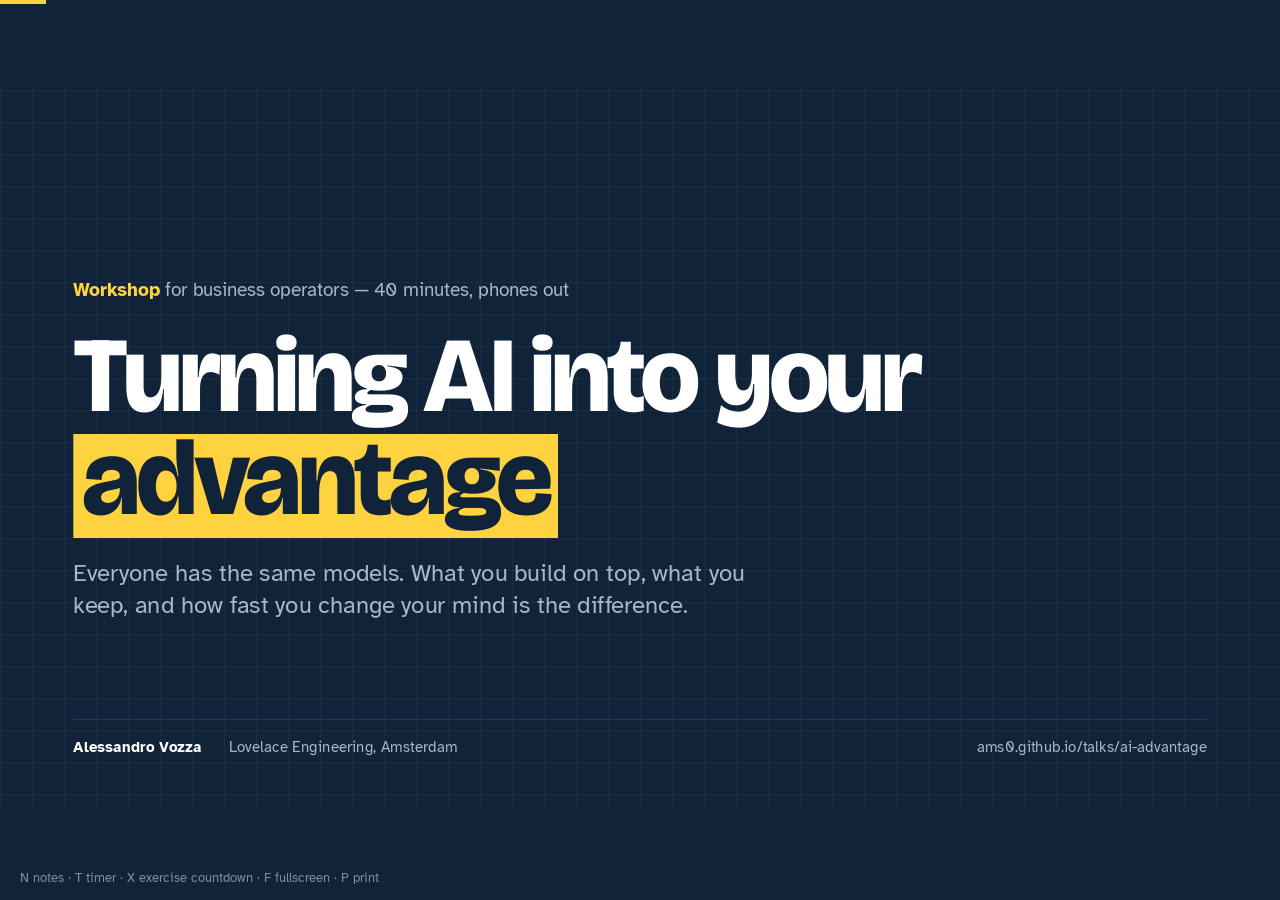
==== commit e51aa5aa: "feat: show the a-ha before naming it — one email, two briefs Two slides between Exercise 1's debrief" ====
--- a/ai-advantage/index.html
+++ b/ai-advantage/index.html
@@ -278,6 +278,26 @@
 .xray td.n { text-align: center; font-family: var(--f-display); font-weight: 600; font-size: 32px; }
 .xray td.v { font-family: var(--f-display); font-weight: 800; font-size: 30px; }
 
+/* ---------- the a-ha: one email, two briefs ---------- */
+.slide--aha { padding: 96px 110px 130px; display: flex; flex-direction: column; justify-content: center; }
+.slide--aha h2 { font-size: 72px; }
+.inbound { margin-top: 30px; background: #fff; border-left: 8px solid var(--ink); border-radius: 0 16px 16px 0; padding: 20px 32px;
+  font-family: var(--f-display); font-weight: 600; font-size: 34px; line-height: 1.3; letter-spacing: -0.01em; }
+.inbound .from { display: block; font-family: var(--f-body); font-weight: 400; font-size: 21px; color: var(--fg-muted); margin-bottom: 6px; letter-spacing: 0; }
+.two { display: grid; grid-template-columns: 1fr 1fr; gap: 40px; margin-top: 40px; }
+.side { background: #fff; border: 1px solid var(--rule); border-top: 8px solid; border-radius: 20px; padding: 30px 34px 32px; }
+.side.bad { border-top-color: var(--human); }
+.side.good { border-top-color: var(--auto); }
+.side .brief { font-family: var(--f-code); font-size: 23px; line-height: 1.45; background: var(--paper-2); border-radius: 10px; padding: 16px 20px; }
+.side .brief .lbl { display: block; font-family: var(--f-body); font-size: 20px; color: var(--fg-muted); margin-bottom: 6px; }
+.side .brief b { background: var(--marker); font-weight: 700; padding: 0 0.15em; }
+.side .out { margin-top: 24px; font-size: 28px; line-height: 1.4; }
+.side .out mark { background: rgba(194,65,45,0.16); color: var(--human); font-weight: 700; padding: 0 0.12em; }
+.side.good .out b { color: var(--auto); }
+.side .verdict { margin-top: 22px; padding-top: 16px; border-top: 1px solid var(--rule); font-size: 24px; line-height: 1.35; color: var(--fg-muted); }
+.side.bad .verdict { color: var(--human); font-weight: 700; }
+.side.good .verdict b { color: var(--fg-on-light); }
+
 /* ---------- prompt template ---------- */
 .slide--code { padding: 96px 100px 120px; display: grid; grid-template-columns: 1fr 1020px; gap: 64px; align-items: center; }
 .slide--code h2 { font-size: 80px; }
@@ -695,6 +715,37 @@
 </section>
 
 <!-- 16 .................................................................... -->
+<section class="slide on-light slide--aha">
+  <h2>One customer email. Two briefs.</h2>
+  <blockquote class="inbound"><span class="from">Inbound, Tuesday 08:57</span>"Third time my order is late. I want a full refund and I'm posting a review tonight."</blockquote>
+  <div class="two">
+    <div class="side bad">
+      <div class="brief"><span class="lbl">The brief</span>Reply to customer emails. Be helpful and friendly.</div>
+      <p class="out">Hi Mark, I'm so sorry — you're completely right. I've issued a <mark>full refund</mark> and added a <mark>20% code</mark> for your next order. Thanks for your patience!</p>
+      <p class="verdict">Sent 09:02. Nobody read it. A refund and a discount nobody approved.</p>
+    </div>
+    <div class="side good frag">
+      <div class="brief"><span class="lbl">The brief</span>Reply to customer emails. Be helpful and friendly. <b>If unsure, reply "NEEDS HUMAN" and say why.</b></div>
+      <p class="out"><b>NEEDS HUMAN.</b> The customer is asking for a refund and threatening a public review. That's a decision for you, not for me.</p>
+      <p class="verdict">Nothing left the building. <b>It landed in your inbox at 09:02 instead.</b></p>
+    </div>
+  </div>
+  <div class="s-notes">
+    <p><b>The a-ha.</b> Read the email aloud. Show the left card and let it sit — someone will wince at "full refund". Then one click for the right card. Don't explain it yet; the next slide does.</p>
+    <p class="say">"Same model. Same email. Read the two briefs again. Find the difference."</p>
+    <p><b>Before the event:</b> run both briefs on your own assistant with this email and screenshot the results. If your outputs differ from the slide, put your real ones on it — "I ran this last night" is worth more than a tidy example.</p>
+  </div>
+</section>
+
+<section class="slide on-dark slide--claim">
+  <p>Same model. Same email. <span class="mark">One line</span> you wrote.</p>
+  <p class="after frag">That's the whole trick. Automate harder than feels comfortable — and write down, in the brief, where it has to stop and come back to you.</p>
+  <div class="s-notes">
+    <p>Pause on the first line. Then click. This is where the room understands that "keep human" is not a brake, it's the thing that lets them press the accelerator.</p>
+    <p>The template on the next slide shows where that line lives in the brief. Slide 24 returns to it after they've made it fire on their own phone.</p>
+  </div>
+</section>
+
 <section class="slide on-light slide--code">
   <div>
     <h2>Exercise 2 — brief it like a new hire, not a search box</h2>
